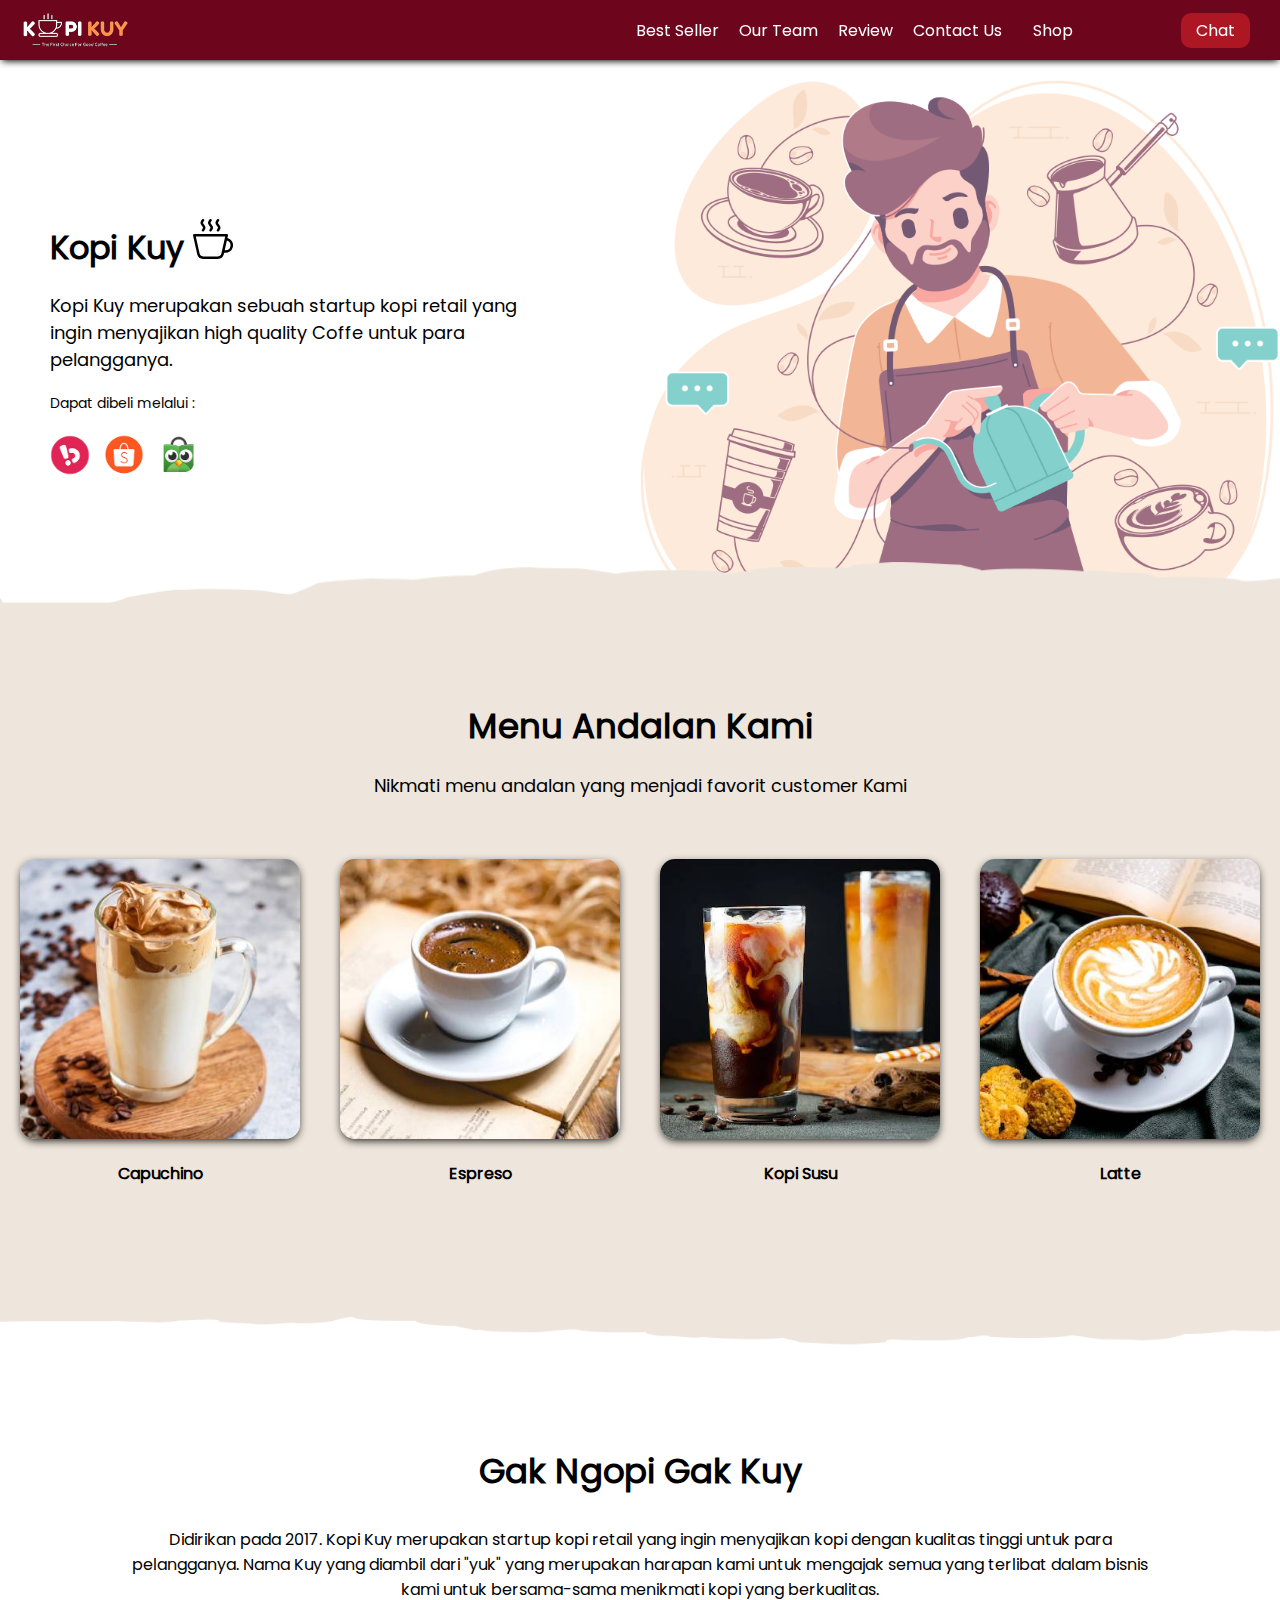
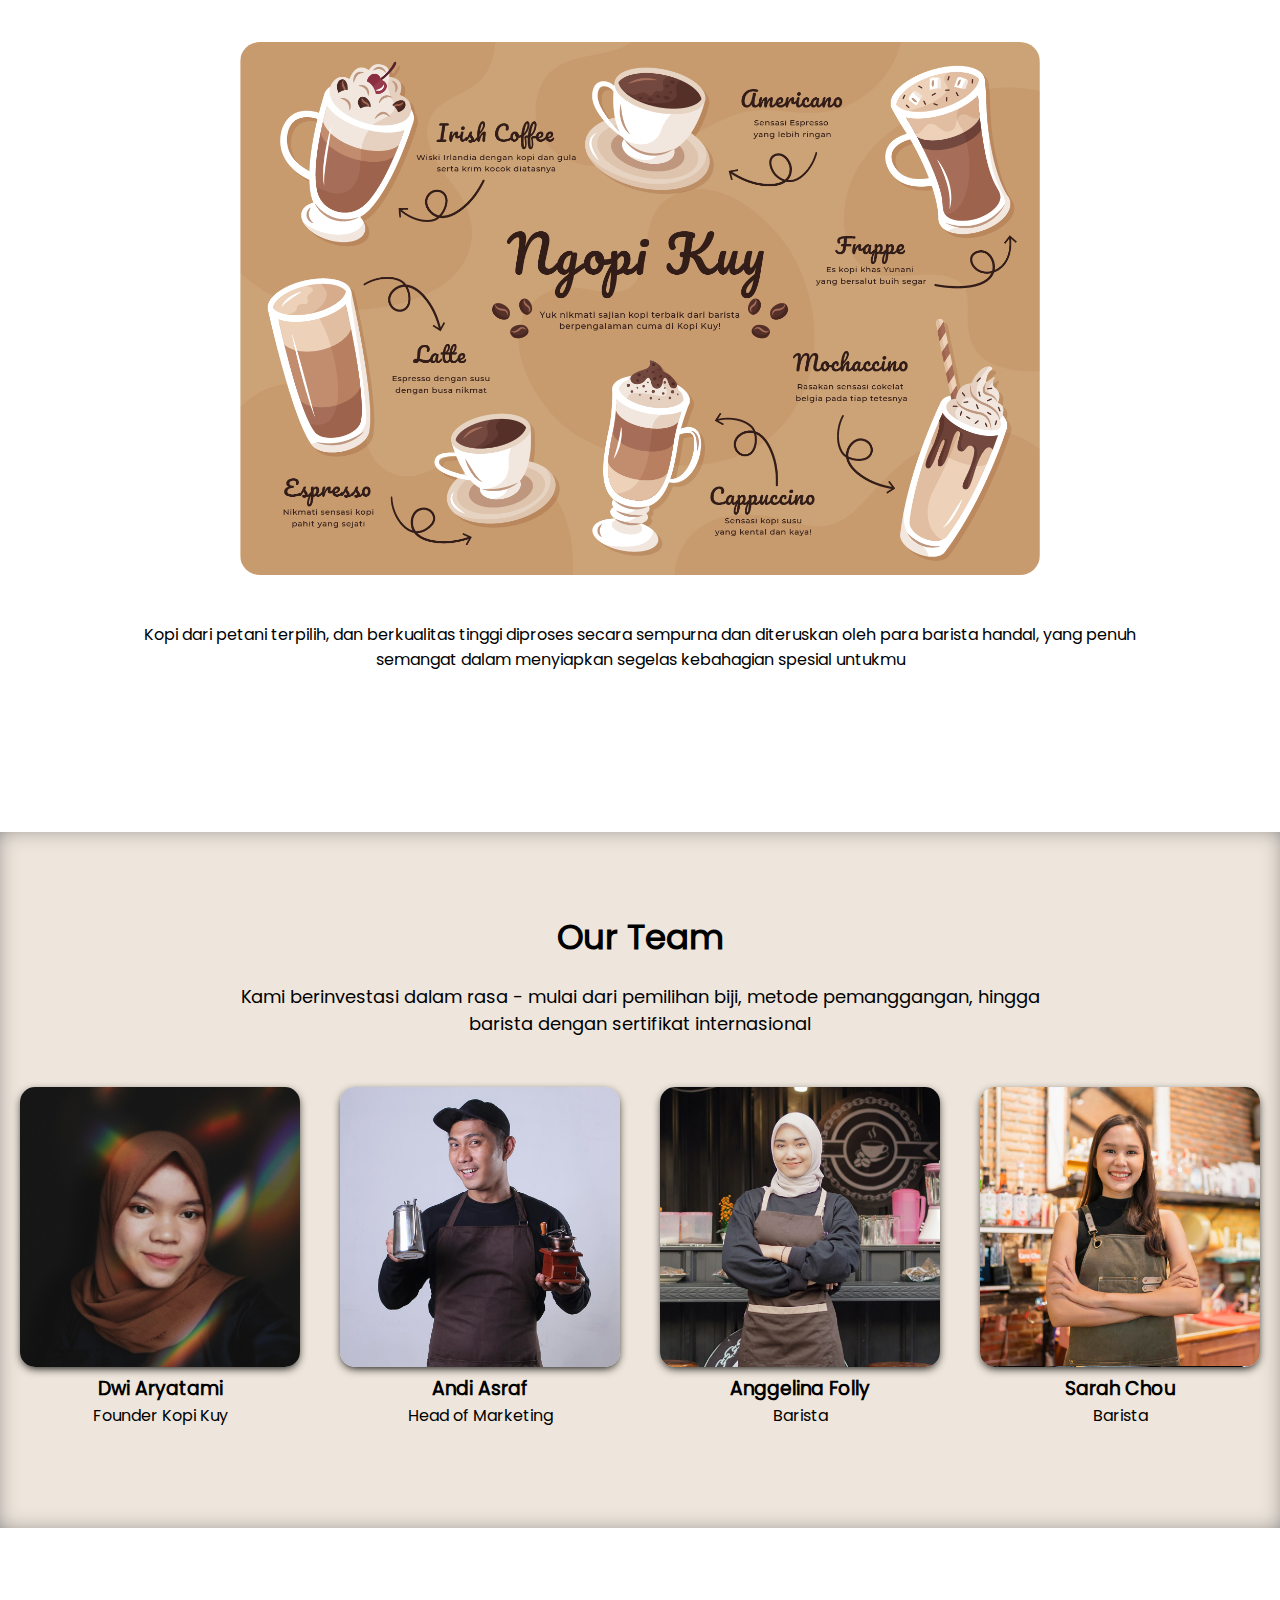
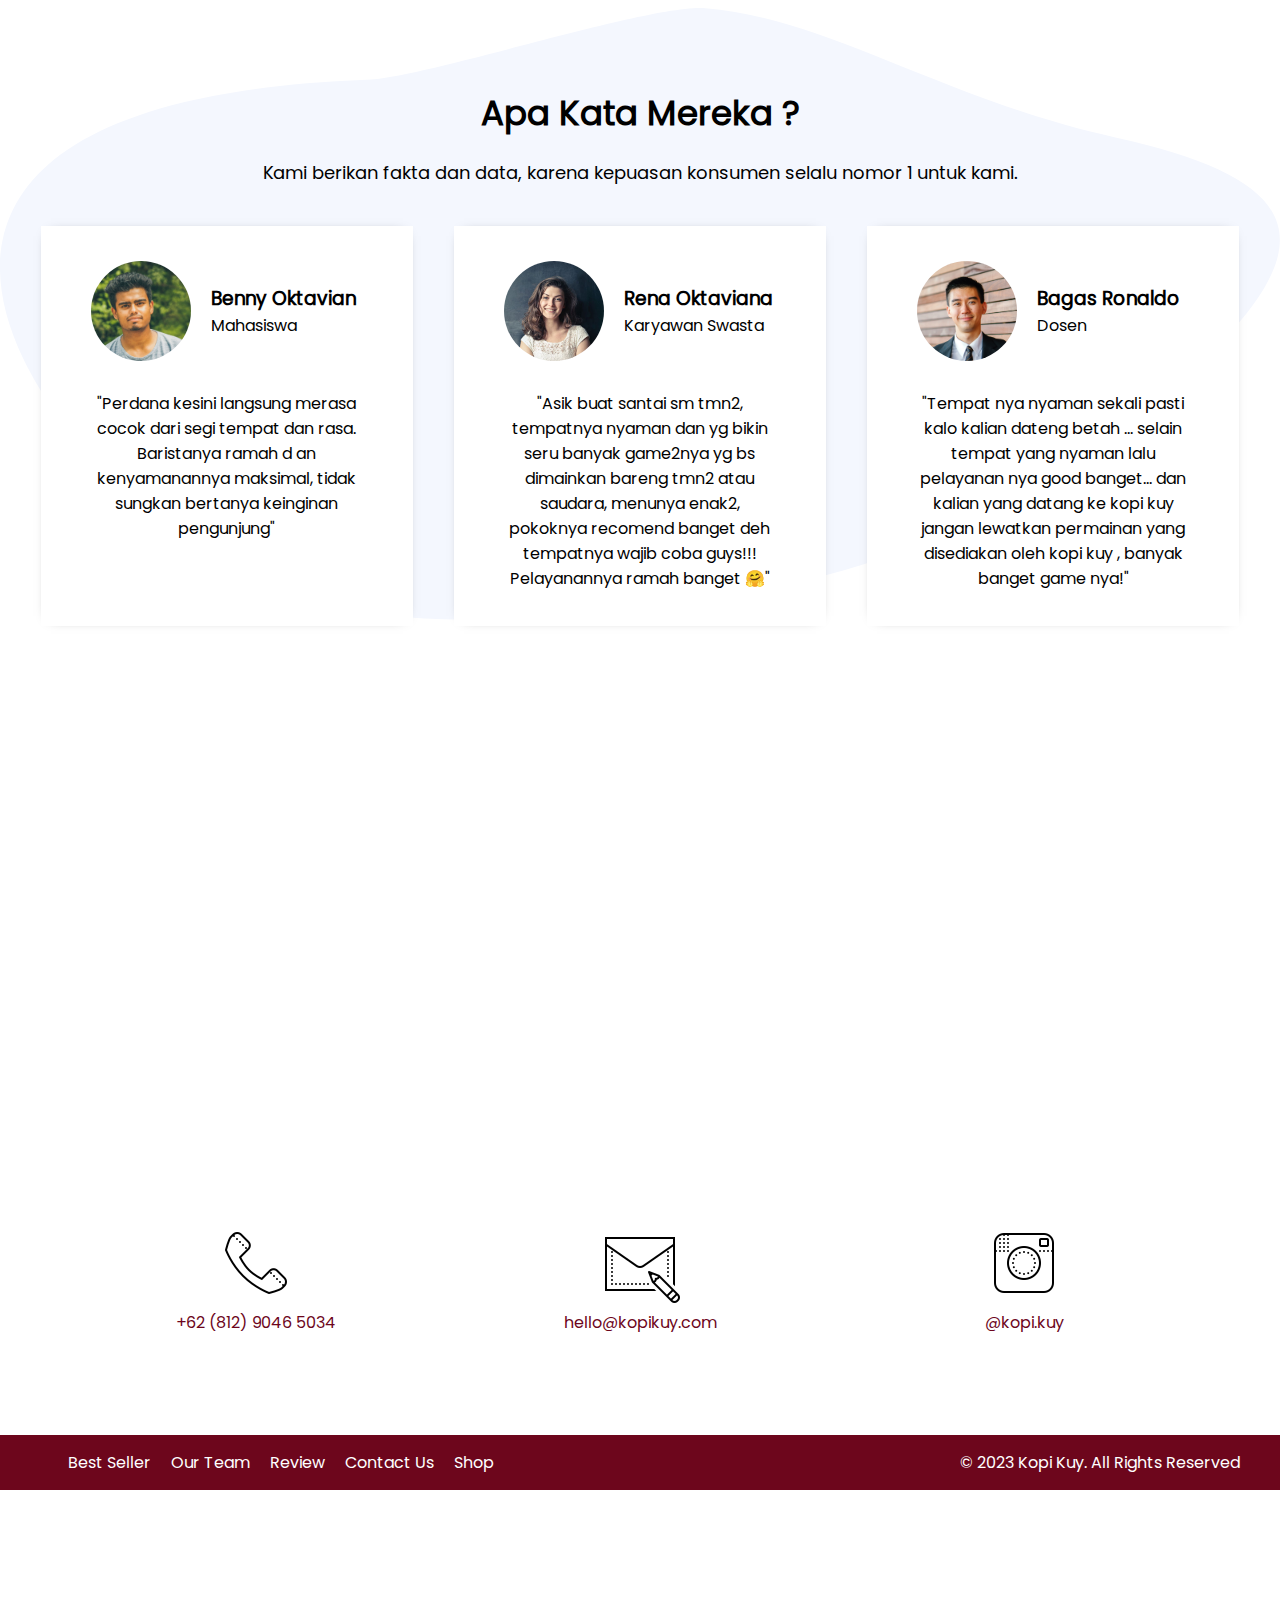
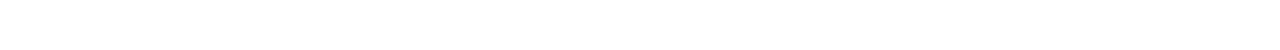
==== index.html @ f78c5e5d "Add files via upload" ====
<!DOCTYPE html>
<html lang="id">

<head>
    <meta charset="UTF-8">
    <meta http-equiv="X-UA-Compatible" content="IE=edge">
    <meta name="viewport" content="width=device-width, initial-scale=1.0">
    <link rel="shortcut icon" href="images/favicon.ico" type="image/x-icon">
    <title>Website Kopi Kuy</title>
    <link rel="stylesheet" href="css/style.css">
    
</head>

<body>
    <nav>
        <div class="row">
            <img class="logo" src="images/logo/logo_kuy.png">
            <div class="navigasi">
                <a href="#best-seller">Best Seller</a>
                <a href="#our-team">Our Team</a>
                <a href="#review">Review</a>
                <a href="#contact-us">Contact Us</a>
            </div>
            <a class="shop" href="produk.html">Shop</a>
            <a class="chat" href="https://wa.me/089524503070" target="_blank">Chat</a>
        </div>
    </nav>
    <!--Tulis Kode Di Bawah Sini-->
    <header>
        <div class="row">
            <div class="col-kiri">
                <h1 class="judul-header">
                    Kopi Kuy <img src="images/icon/icon_kopi.svg" alt="">
                  
                </h1>
                <p class="subjudul-header"> Kopi Kuy merupakan sebuah startup kopi retail yang ingin 
                    menyajikan high quality Coffe untuk para pelangganya.</p>
                <p class="dapat-dibeli"> Dapat dibeli melalui :</p>
                <div class="olshop">
                    <img src="images/logo/logo_bukalapak.png" alt="">
                    <img src="images/logo/logo_shopee.png" alt="">
                    <img src="images/logo/logo_tokopedia.png" alt="">
                </div>
            </div>
            <img src="images/header/header6.png" alt="" class="col-kanan">
        </div>
        <section class="best-seller" id="best-seller">
            <h2 class="judul-best-seller"> Menu Andalan Kami</h2>
            <p class="subjudul-best-seller"> Nikmati menu andalan yang menjadi favorit customer Kami</p>
            <div class="row">
                <div class="col-produk">
                    <img src="images/produk/product_capuchino.jpg" alt="">
                    <p class="nama-produk">Capuchino</p>
                </div>
                <div class="col-produk">
                    <img src="images/produk/product_espresso.jpg" alt="">
                    <p class="nama-produk">Espreso</p>
                </div>
                <div class="col-produk">
                    <img src="images/produk/product_kopi_susu.jpg" alt="">
                    <p class="nama-produk">Kopi Susu</p>
                </div>
                <div class="col-produk">
                    <img src="images/produk/product_latte.jpg" alt="">
                    <p class="nama-produk">Latte</p>
                </div>
            </div>
        </section>
        <section class="about-us" id="about-us">
            <h2 class="judul-about-us">Gak Ngopi Gak Kuy</h2>
            <p class="tentang-about-us">Didirikan pada 2017. Kopi Kuy merupakan
                startup kopi retail yang ingin menyajikan kopi dengan kualitas
                tinggi untuk para pelangganya. Nama Kuy yang diambil dari "yuk" yang
                merupakan harapan kami untuk mengajak semua yang terlibat dalam bisnis kami
                untuk bersama-sama  menikmati kopi yang berkualitas.
            </p>
            <img src="images/aset_kopi_jumbo.png" alt="">
            <p class="penjelasan-about-us"> Kopi dari petani terpilih, dan berkualitas tinggi diproses secara sempurna dan
                diteruskan oleh para barista handal, yang penuh semangat dalam
                menyiapkan segelas kebahagian spesial untukmu
            </p>
        </section>
        <section class="our-team" id="our-team">
            <h2 class="judul-team"> Our Team</h2>
            <p class="subjudul-team">Kami berinvestasi dalam rasa - mulai dari pemilihan biji,
                metode pemanggangan, hingga barista dengan sertifikat internasional
            </p>
            <div class="row">
                <div class="col-team">
                    <img src="images/1656681373054.jpg" alt="">
                    <h3>Dwi Aryatami</h3>
                    <p>Founder Kopi Kuy</p>
                </div>
                <div class="col-team">
                    <img src="images/team/team2.jpg" alt="">
                    <h3>Andi Asraf</h3>
                    <p>Head of Marketing</p>
                </div>
                <div class="col-team">
                    <img src="images/team/team3.jpg" alt="">
                    <h3>Anggelina Folly</h3>
                    <p>Barista</p>
                </div>
                <div class="col-team">
                    <img src="images/team/team4.jpg" alt="">
                    <h3>Sarah Chou</h3>
                    <p>Barista</p>
                </div>
            </div>
        </section>
        <section class="review" id="review">
            <h2 class="judul-review"> Apa Kata Mereka ?</h2>
            <p class="subjudul-review">Kami berikan fakta dan data, karena kepuasan
                konsumen selalu nomor 1 untuk kami.
            </p>
            <div class="row">
                <div class="col-review">
                    <div class="profile">
                        <img src="images/customer/customer1.jpg" alt="">
                    <div class="nama-profile">
                        <h3>Benny Oktavian</h3>
                        <p>Mahasiswa</p>
                    </div>
                    </div>
                    <p class="testimoni">"Perdana kesini langsung merasa cocok dari segi tempat dan rasa.
                        Baristanya ramah d an kenyamanannya maksimal, tidak sungkan bertanya keinginan pengunjung"</p>
                </div>
                <div class="col-review">
                    <div class="profile">
                        <img src="images/customer/customer2.jpg" alt="">
                    <div class="nama-profile">
                        <h3>Rena Oktaviana</h3>
                        <p>Karyawan Swasta</p>
                    </div>
                    </div>
                    <p class="testimoni">"Asik buat santai sm tmn2, tempatnya nyaman dan yg bikin seru banyak game2nya yg bs
                        dimainkan bareng tmn2 atau saudara, menunya enak2, pokoknya recomend banget deh
                        tempatnya wajib coba guys!!! Pelayanannya ramah banget 🤗"</p>
                </div>
                <div class="col-review">
                    <div class="profile">
                        <img src="images/customer/customer3.jpg" alt="">
                    <div class="nama-profile">
                        <h3>Bagas Ronaldo</h3>
                        <p>Dosen</p>
                    </div>
                    </div>
                    <p class="testimoni">"Tempat nya nyaman sekali pasti kalo kalian dateng betah ... selain tempat yang
                        nyaman lalu pelayanan nya good banget... dan kalian yang datang ke kopi kuy jangan
                        lewatkan permainan yang disediakan oleh kopi kuy , banyak banget game nya!"</p>
                </div>
            </div>
        </section>

        <section class="contact-us" id="contact-us">
            <iframe
                src="https://www.google.com/maps/embed?pb=!1m14!1m8!1m3!1d7932.741866032694!2d106.668581!3d-6.214715!3m2!1i1024!2i768!4f13.1!3m3!1m2!1s0x2e69f9912c7f297b%3A0xe5a3a671dae861ab!2sKopi%20kuy!5e0!3m2!1sid!2sid!4v1680617229460!5m2!1sid!2sid"
                width="100%" height="300" style="border:0;" allowfullscreen="" loading="lazy"
                referrerpolicy="no-referrer-when-downgrade"></iframe>
            <div class="row">
                <div class="col-kontak">
                    <img src="images/icon/icon_phone.png">
                    <p>+62 (812) 9046 5034</p>
                </div>
                <div class="col-kontak">
                    <img src="images/icon/icon_mail.png">
                    <p>hello@kopikuy.com</p>
                </div>
                <div class="col-kontak">
                    <img src="images/icon/icon_instagram.png">
                    <a href="https://instagram.com" role="button">
                        <p>@kopi.kuy</p>
                    </a>
                </div>
            </div>
        </section>
    
        <footer>
            <div class="row">
                <div class="navigasi">
                    <a href="#best-seller">Best Seller</a>
                    <a href="#our-team">Our Team</a>
                    <a href="#review">Review</a>
                    <a href="#contact-us">Contact Us</a>
                    <a href="produk.html">Shop</a>
                </div>
                <p class="copyright">© 2023 Kopi Kuy. All Rights Reserved</p>
            </div>
        </footer>

    </header>



    <!--Kode Selesai-->
</body>

</html>
---- css/style.css ----
/* Pengaturan Global */

/* Mendaftarkan font ke dalam CSS, dan memberi nama family */
@font-face {
   font-family: 'Poppins';
   src: url(../fonts/poppins.woff2);
}

* {
   box-sizing: border-box;
   margin: 0;
   padding: 0;
}

html {
   /* agar scroll ketika klik pada navigasi menjadi halus */
   scroll-behavior: smooth;
}

body {
   /* mendaftarkan semua teks pada body menjadi family Poppins */
   font-family: 'Poppins';
}

a {
   /* menghilangkan garis bawah pada link */
   text-decoration: none;

   /* menghilangkan warna bawaan pada link */
   color: unset;
}

h2 {
   /* mengatur ukuran huruf ke 34 pixel */
   font-size: 34px;
}

img {
   /* 
      mengatur agar semua elemen img memiliki panjang maksimal 100% agar
      tidak besar gambar tidak melebihi layar ataupun pembungkus
   */
   max-width: 100%;
}

/* Navigasi */

nav {
   /* background-color mengatur warna latar belakang */
   background-color: red;

   /* penulisan 2 background-color seperti ini akan mengabaikan penulisan sebelumnya */
   background-color: #6d061c;

   /* box-shadow membuat efek bayangan */
   box-shadow: 0 3px 7px -2px #000;

   /* width mengatur panjang elemen */
   width: 100%;
   padding-top: 10px;
   padding-bottom: 10px;

   /* position mengatur posisi elemen, static untuk biasa, fixed untuk efek menempel */
   position: fixed;

   /* Nilai z-index semakin besar, maka elemen akan semakin di depan */
   z-index: 500;
}

/* 
   PERHATIKAN bahwa dalam mengatur elemen, nama elemen langsung ditulis
   sedangkan untuk mengatur class, dibutuhkan tanda titik (.) terlebih dulu
   img {} berarti elemen dengan tag img, 
   sedangkan .img artinya elemen dengan kelas img   
*/

.row {
   /* 
      display: flex memiliki pengaturan yang dapat mengatur agar elemen
      di dalamnya memiliki ukuran yang fleksibel
   */
   display: flex;

   /* 
      align-items: center mengatur elemen di dalamnya rata tengah vertikal
   */
   align-items: center;

   /* 
      justify-content: center mengatur elemen di dalamnya rata tengah horizontal
   */
   justify-content: center;

   /* 
      flex-wrap: wrap mengatur agar jika panjang elemen berlebih, maka elemen
      akan otomatis diletakan di baris baru
   */
   flex-wrap: wrap;
}

section {
   /* text-align mengatur rata tulisan, bisa bernilai: left, right, center, justify */
   text-align: center;
}

.logo {
   /* height mengatur tinggi elemen */
   height: 40px;
   margin-left: 20px;
}

.navigasi {
   margin-left: auto;
   margin-right: 15px;
}

.navigasi a,
.shop {
   color: #fff;
   padding-left: 8px;
   padding-right: 8px;
}

.shop {
   margin-right: 100px;
}

.chat {
   margin-right: 30px;
   background-color: rgb(172, 23, 35);
   color: #fff;
   padding-top: 5px;
   padding-right: 15px;
   padding-bottom: 5px;
   padding-left: 15px;
   border-radius: 10px;
}


/* HEADER */


header,
section {
   /*
    padding mengatur jarak ke dalam
    pada padding dan margin ditambahkan top / right / bottom / top 
    untuk mengatur jarak masing-masing 
   */
   padding-top: 80px;
   padding-bottom: 80px;

   /* margin mengatur jarak ke luar */
   margin-bottom: 80px;
}

/* penulisan CSS dapat digabung dengan beberapa elemen */
.col-kiri,
.col-kanan {
   /* width mengatur panjang elemen. 50% artinya setengah ukuran pembungkus */
   width: 50%;
}

.col-kiri {
   padding-left: 50px;
   padding-right: 120px;
}

.judul-header {
   margin-bottom: 20px;
}

.subjudul-header {
   /* font-size digunakan untuk mengatur ukuran huruf */
   font-size: 18px;
}

.dapat-dibeli {
   margin-top: 20px;
   margin-bottom: 20px;
   font-size: 14px;
}

.olshop img {
   width: 40px;

   /* height digunakan untuk mengatur tinggi elemen */
   height: auto;
   margin-right: 10px;
}

/* Best Seller */

.best-seller {
   position: relative;

   /* background-color mengatur warna latar belakang elemen */
   background-color: #EEE6DC;
}

/* 
terkait position, after, dan before memerlukan pemahaman mendalam
terkait layout pada CSS untuk dapat memahami secara penuh 
*/

.best-seller::before,
.best-seller::after {
   position: absolute;
   content: "";
   width: 100%;
   height: 76px;

   /* background-image untuk menambahkan gambar sebagai background */
   background-image: url(../images/garis-atas.png);

   /*background-size agar gambar latar menyesuaikan tinggi / panjang elemen */
   background-size: cover;

   top: -60px;
   left: 0;
}

.best-seller::after {
   height: 60px;
   background-image: url(../images/garis-bawah.png);
   top: unset;
   bottom: -60px;
}

.judul-best-seller {
   margin-bottom: 20px;
}

.subjudul-best-seller {
   font-size: 18px;
   margin-bottom: 40px;
}

.col-produk {
   /* 
      Penulisan padding dan margin seperti padding:20px ini penulisan singkat 
      yang berarti top, right, bottom, left nilainya sama, yaitu 20px 
   */
   padding: 20px;
   width: 25%;
}

.col-produk img {
   /* transition membuat animasi transisi dari perubahan style, 0.3s berarti 0.3 detik */
   transition: all 0.3s ease;

   /* border-radius  Membuat sudut membulat */
   border-radius: 15px;

   /* box-shadow membuat efek bayangan */
   box-shadow: 0 3px 10px -2px #000;
}

/* :hover akan dijalankan saat mouse ada di atas elemen */
.col-produk img:hover {

   /* membuat transformasi, bisa berupa scale(1.05), rotate(180deg), translateY(-50px), dsb */
   transform: rotate(30deg);
   border-radius: 50%;
}

.nama-produk {
   margin-top: 15px;
   font-weight: bold;
}

/* About US */

.about-us {
   /* max-width: 80%; mengatur panjang maksimal elemen tidak boleh melebihi 80% layar */
   max-width: 80%;

   /* margin-left dan margin-right auto akan membuat posisi elemen berada di tengah */
   margin-left: auto;
   margin-right: auto;
}

.judul-about-us {
   margin-bottom: 30px;
}

/* 
   penulisan .about-us img {} berarti mengatur elemen img 
   yang ada di dalam elemen dengan kelas about-us 
   harap perhatikan .about-us dan image dipisahkan spasi
   penulisan class diawali titik (.) penulisan elemen tidak
*/
.about-us img {
   /* 
      Penulisan width: 800px dan max-width: 100% mengatur agar
      elemen memiliki panjang 800px namun tidak boleh melebihi 100% ukuran layar
   */
   width: 800px;
   max-width: 100%;
   border-radius: 20px 20px 20px 20px;
}

.tentang-about-us {
   margin-bottom: 40px;
}

.penjelasan-about-us {
   margin-top: 40px;
}

/* OUR TEAM */

.our-team {
   background-color: #EEE6DC;
   box-shadow: inset 0px 0px 23px -6px #707070;
}

.judul-team {
   margin-bottom: 20px;
}

.subjudul-team {
   margin-bottom: 30px;
   font-size: 18px;
   width: 800px;
   max-width: 90%;
   margin-left: auto;
   margin-right: auto;
}

.col-team {
   width: 25%;
   padding: 20px;
}

.col-team img {
   
   transition: all 0.3s ease;
   border-radius: 15px;
   box-shadow: 0 3px 10px -2px #000;
}
.col-team img {
   aspect-ratio: 1/1;
   object-fit: cover;
}

/* REVIEW */

.review {
   background-image: url(../images/bg-review.svg);
   /* 
      background-size: contain;
      membuat gambar latar belakang tidak terpotong
   */
   background-size: contain;

   /* 
      background-repeat: no-repeat;
      membuat gambar latar belakang tidak diulang (duplikat)
   */
   background-repeat: no-repeat;
   padding-left: 20px;
   padding-right: 20px;
}

.judul-review {
   margin-bottom: 20px;
}

.subjudul-review {
   margin-bottom: 40px;
   font-size: 18px;
}

.review .row {
   justify-content: space-around;
   /* align-items: stretch; membuat tinggi elemen di dalam .review .row seragam */
   align-items: stretch;
}

.col-review {
   width: 30%;
   padding: 35px 50px;
   box-shadow: 0px 0px 12px -10px #000;
   background-color: #fff;
}

.profile {
   display: flex;
   margin-bottom: 30px;
   align-items: center;
}

/* mengatur elemen img yang ada di dalam class(.) profile */
.profile img {
   width: 100px;
   margin-right: 20px;
   border-radius: 50px 50px 50px 50px;
}

.profile .nama-profile {
   text-align: left;
}

/* CONTACT US */
.contact-us {
   margin-bottom: 20px;
}

.col-kontak {
   width: 30%;
   margin-top: 50px;
   /* color mengatur warna tulisan */
   color:#6d061c;
}

/* FOOTER */

footer {
   background-color: #6d061c;
   padding-top: 15px;
   padding-bottom: 15px;
   color: #fff;
   padding-right: 40px;
   padding-left: 40px;
}

footer .navigasi {
   margin-left: 20px;
   margin-right: auto;
}


.nav-link {
color: rgb(255, 255, 255);}

@media (max-width: 800px){
   .navigasi {
      display: none;
   }
   .logo {
      margin-right: auto;
   }
   .shop {
      margin-right: 20px;
   }
   .col-kiri{
      padding-left: 20px;
      padding-right: 20px;
      text-align: center;
      padding-top: 40px;
   }
   .col-kiri,
   .col-kanan{
      width: 100%;
   } 
   .col-produk,
   .col-team {
      width: 50%;
   }

   .col-review {
      width: 100%;
      margin-bottom: 40px;
   }

   .col-kontak {
      width: 50%;
   }
}
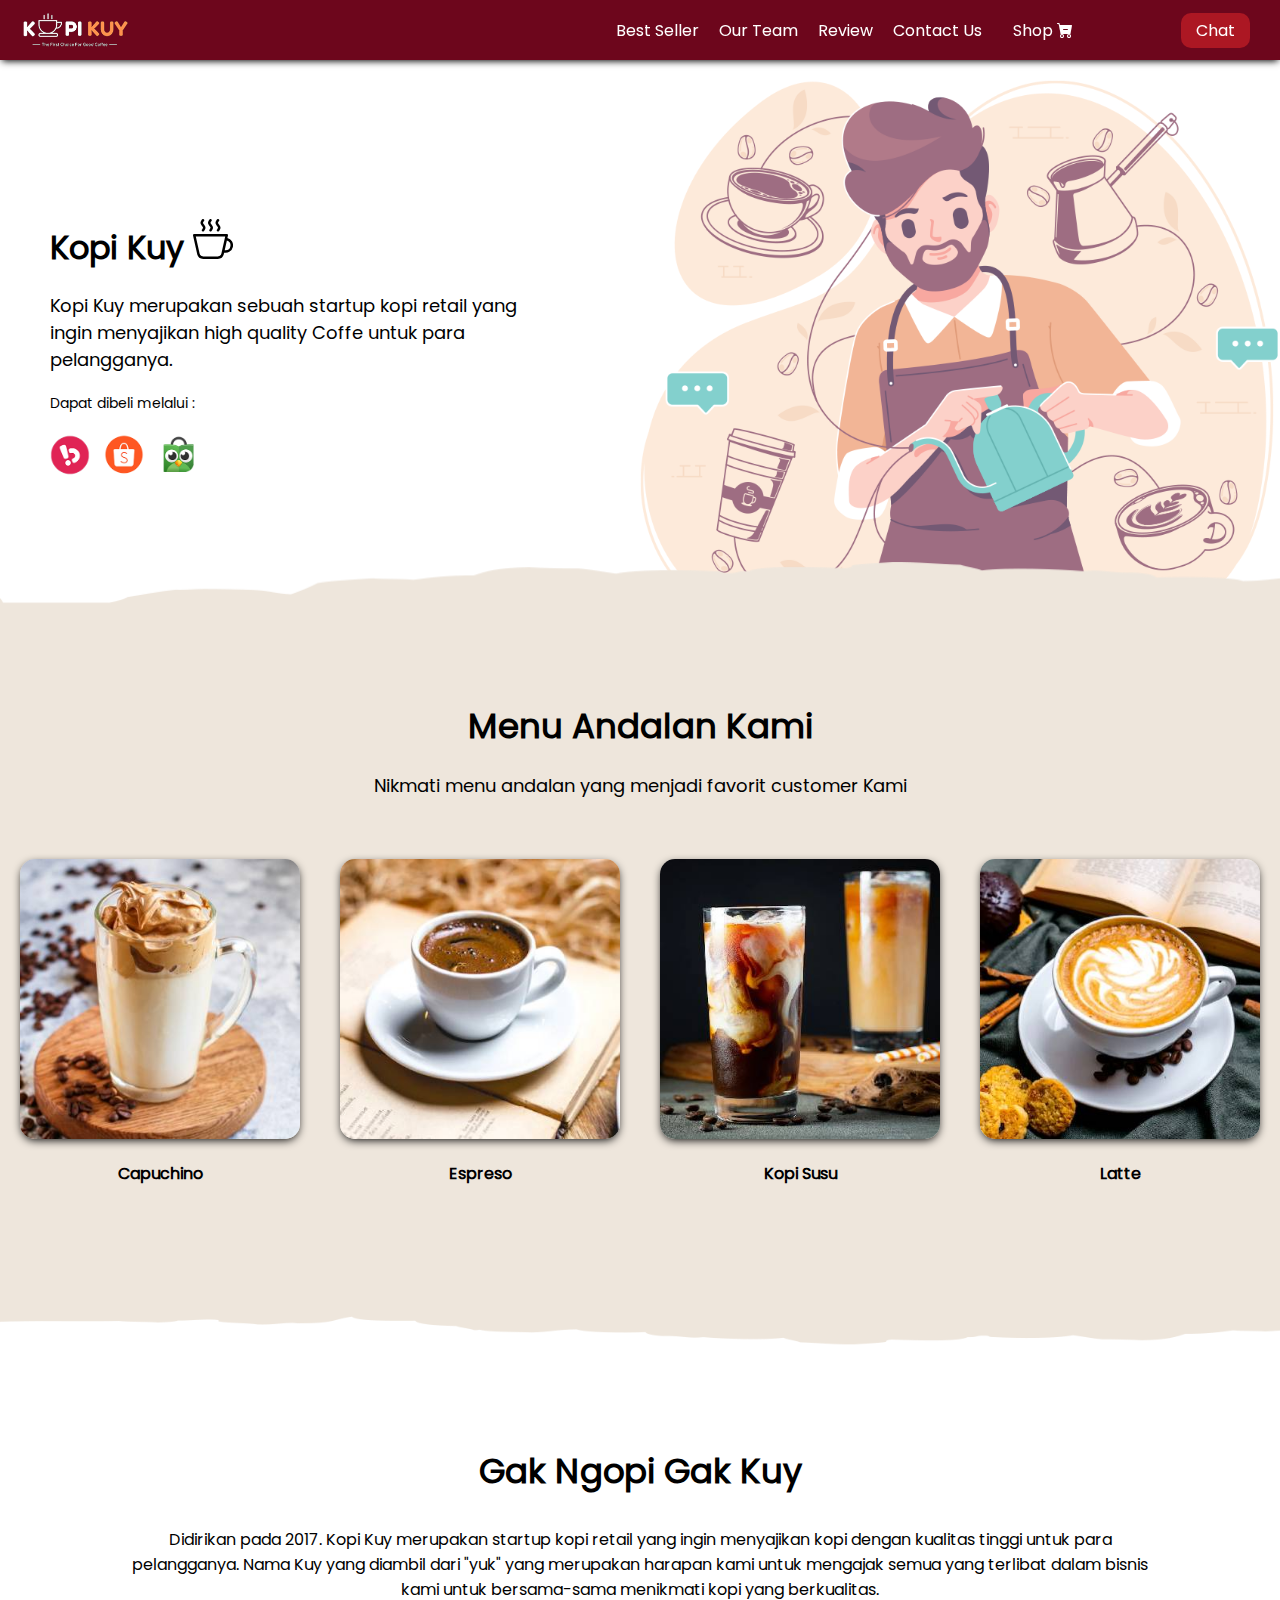
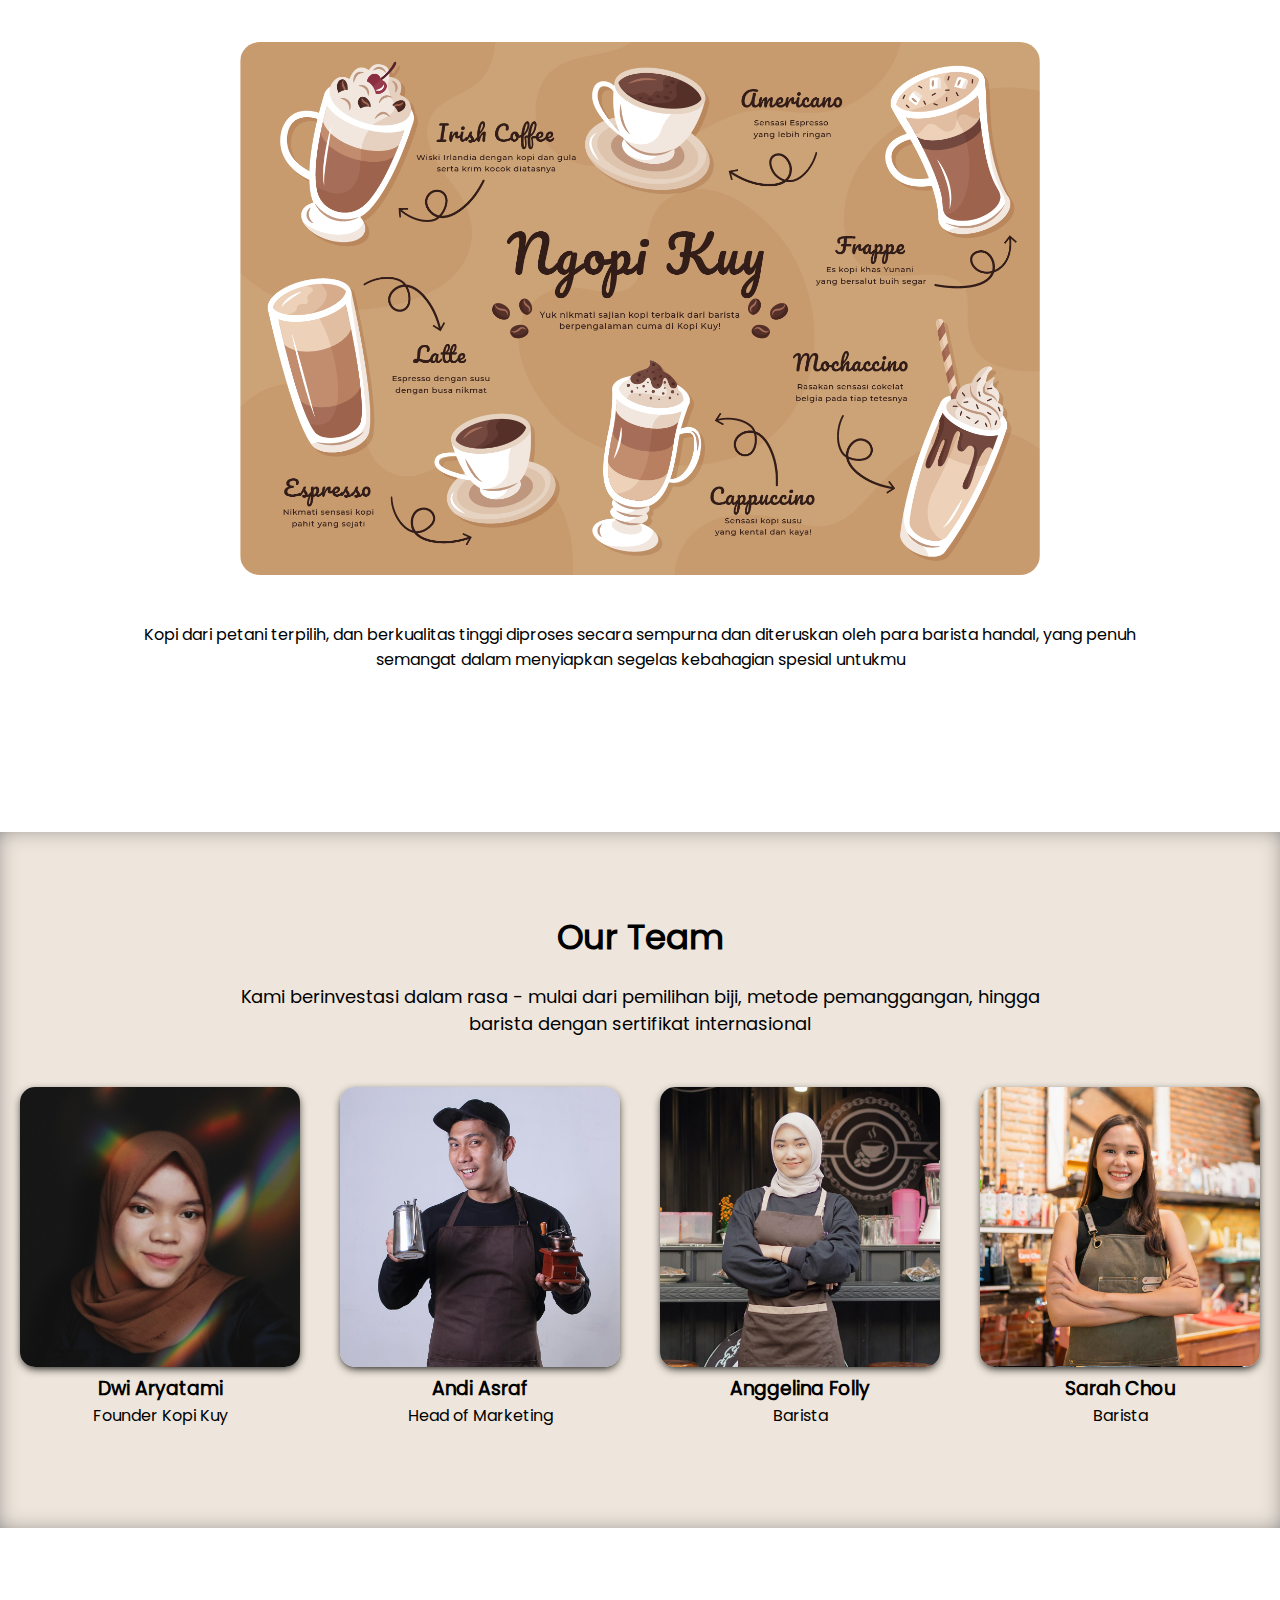
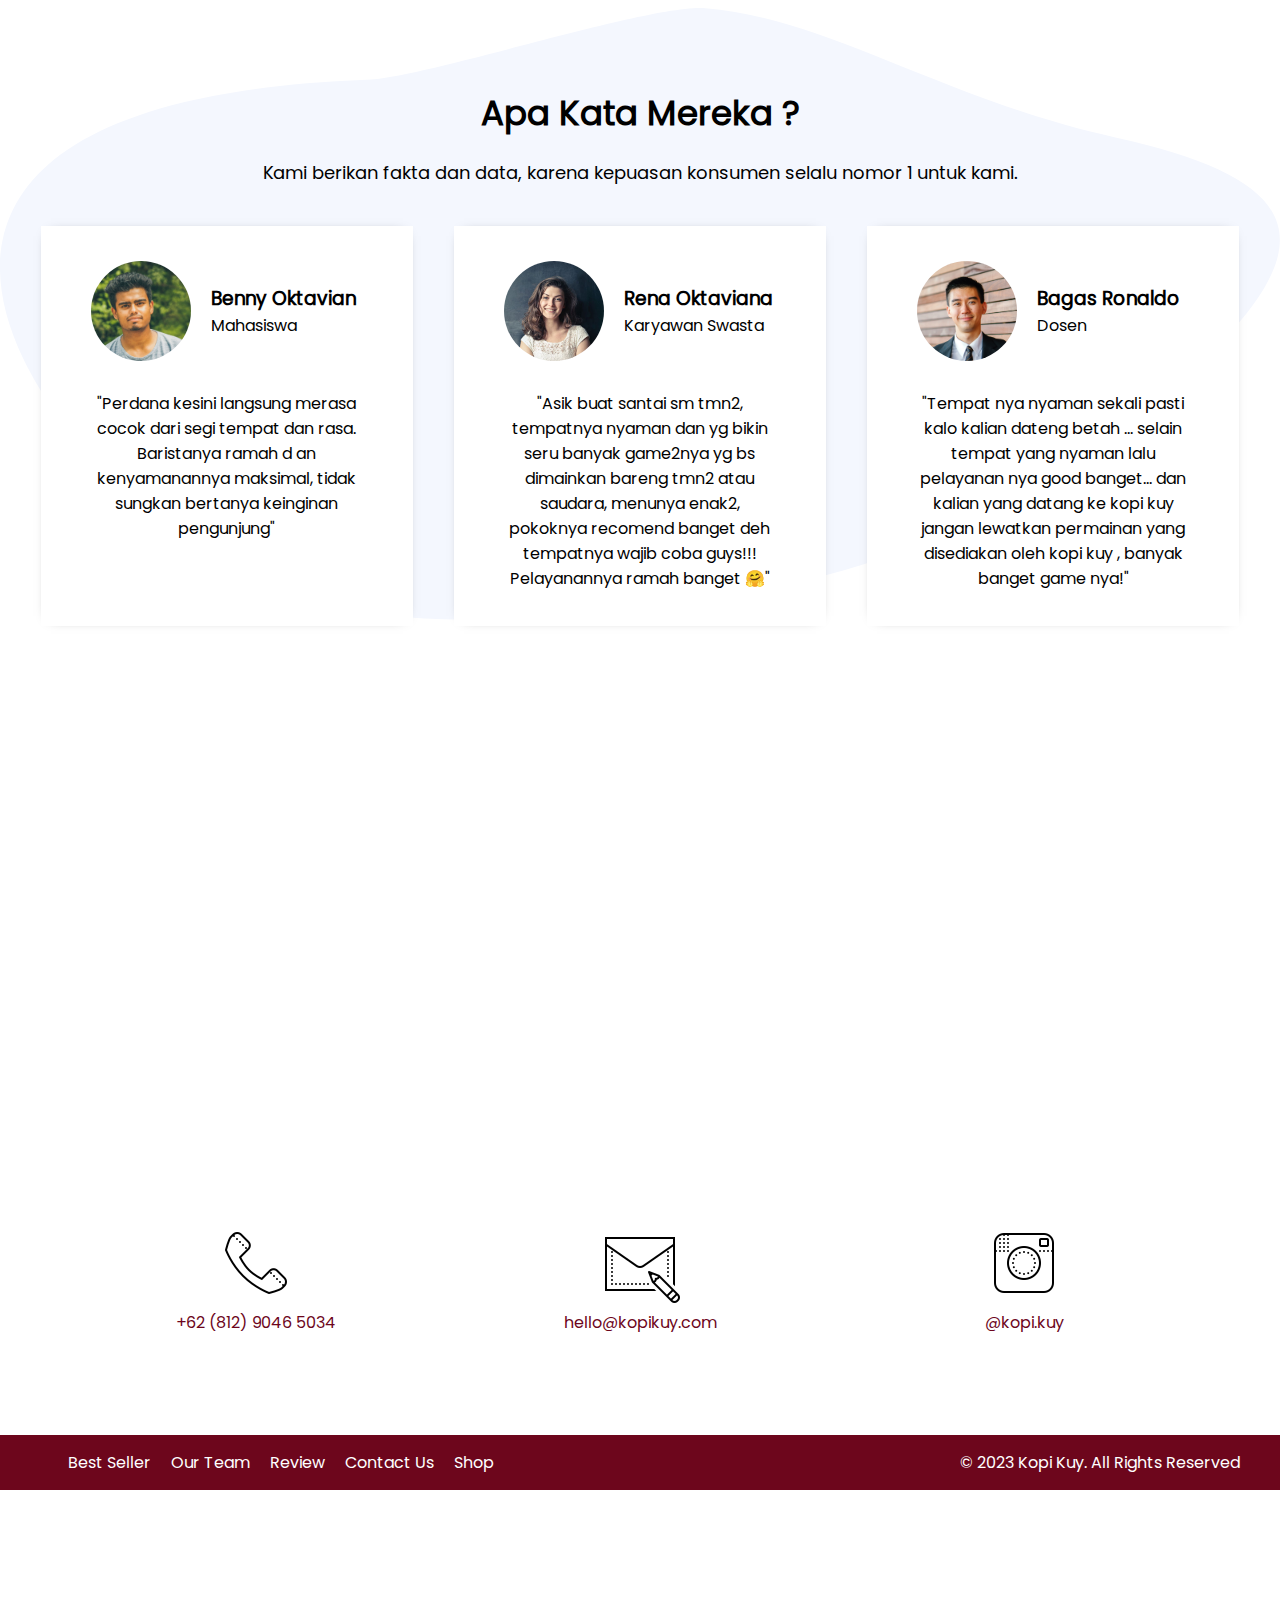
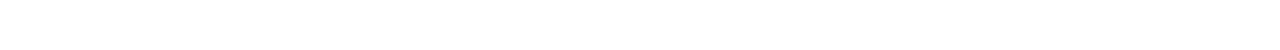
==== commit f8d22303: "Update index.html" ====
--- a/index.html
+++ b/index.html
@@ -8,6 +8,7 @@
     <link rel="shortcut icon" href="images/favicon.ico" type="image/x-icon">
     <title>Website Kopi Kuy</title>
     <link rel="stylesheet" href="css/style.css">
+    <link rel="stylesheet" href="vendor/bootsrap-icon/bootstrap-icons.css">
     
 </head>
 
@@ -21,7 +22,7 @@
                 <a href="#review">Review</a>
                 <a href="#contact-us">Contact Us</a>
             </div>
-            <a class="shop" href="produk.html">Shop</a>
+            <a class="shop" href="produk.html">Shop <i class="bi bi-cart-dash-fill"></i> </a>
             <a class="chat" href="https://wa.me/089524503070" target="_blank">Chat</a>
         </div>
     </nav>
@@ -195,4 +196,4 @@
     <!--Kode Selesai-->
 </body>
 
-</html>+</html>
